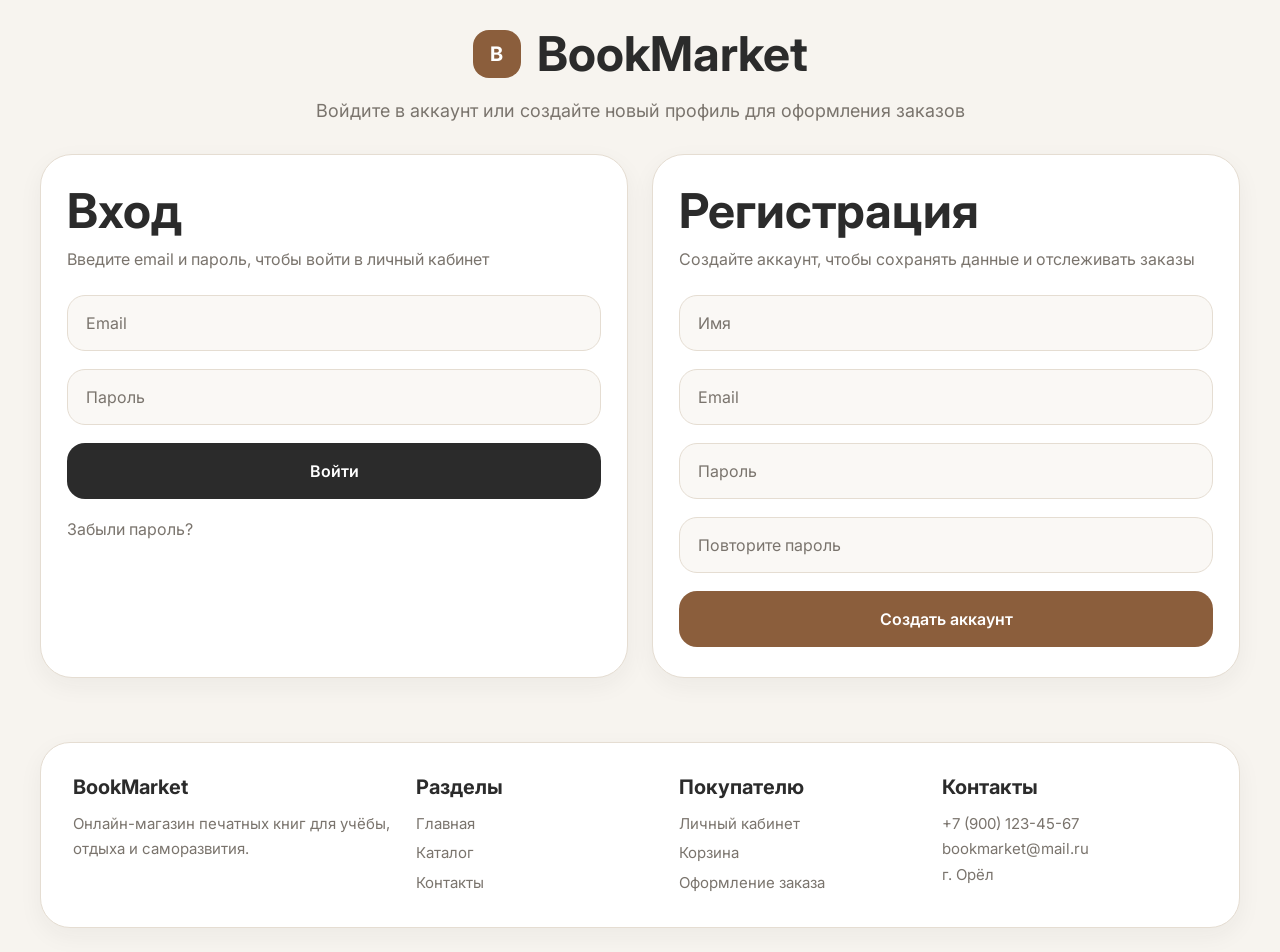
==== account.html @ 94127121 "Initial commit" ====
<!DOCTYPE html>

<html lang="ru">

<head>
    <meta charset="utf-8" />
    <meta content="width=device-width, initial-scale=1.0" name="viewport" />
    <meta content="Вход и регистрация в интернет-магазине BookMarket." name="description" />
    <title>Вход / Регистрация - BookMarket</title>
    <link href="https://fonts.googleapis.com" rel="preconnect" />
    <link crossorigin="" href="https://fonts.gstatic.com" rel="preconnect" />
    <link
        href="https://fonts.googleapis.com/css2?family=Inter:ital,opsz,wght@0,14..32,100..900;1,14..32,100..900&amp;display=swap"
        rel="stylesheet" />
    <link href="css/normalize.css" rel="stylesheet" />
    <link href="css/style.css" rel="stylesheet" />
</head>

<body class="page">
    <main class="main auth-main">
        <section class="auth-page">
            <div class="container">
                <div class="auth-page__intro">
                    <a aria-label="BookMarket — перейти на главную" class="auth-brand" href="index.html">
                        <span class="logo__icon">B</span>
                        <span class="auth-brand__text">BookMarket</span>
                    </a>
                    <p class="auth-page__description">
                        Войдите в аккаунт или создайте новый профиль для оформления заказов
                    </p>
                </div>
                <div class="auth-page__grid">
                    <section aria-labelledby="login-title" class="auth-card">
                        <h1 class="auth-card__title" id="login-title">Вход</h1>
                        <p class="auth-card__subtitle">
                            Введите email и пароль, чтобы войти в личный кабинет
                        </p>
                        <form action="#" class="auth-form" method="post">
                            <label class="visually-hidden" for="login-email">Email</label>
                            <input autocomplete="email" class="auth-form__input" id="login-email" name="email"
                                placeholder="Email" required="" type="email" />
                            <label class="visually-hidden" for="login-password">Пароль</label>
                            <input autocomplete="current-password" class="auth-form__input" id="login-password"
                                name="password" placeholder="Пароль" required="" type="password" />
                            <button class="auth-form__button auth-form__button--dark" type="submit">
                                Войти
                            </button>
                            <p class="auth-form__hint">
                                <a href="contacts.html">Забыли пароль?</a>
                            </p>
                        </form>
                    </section>
                    <section aria-labelledby="register-title" class="auth-card">
                        <h2 class="auth-card__title" id="register-title">Регистрация</h2>
                        <p class="auth-card__subtitle">
                            Создайте аккаунт, чтобы сохранять данные и отслеживать заказы
                        </p>
                        <form action="#" class="auth-form" method="post">
                            <label class="visually-hidden" for="register-name">Имя</label>
                            <input autocomplete="name" class="auth-form__input" id="register-name" name="name"
                                placeholder="Имя" required="" type="text" />
                            <label class="visually-hidden" for="register-email">Email</label>
                            <input autocomplete="email" class="auth-form__input" id="register-email" name="email"
                                placeholder="Email" required="" type="email" />
                            <label class="visually-hidden" for="register-password">Пароль</label>
                            <input autocomplete="new-password" class="auth-form__input" id="register-password"
                                name="password" placeholder="Пароль" required="" type="password" />
                            <label class="visually-hidden" for="register-password-repeat">Повторите пароль</label>
                            <input autocomplete="new-password" class="auth-form__input" id="register-password-repeat"
                                name="password-repeat" placeholder="Повторите пароль" required="" type="password" />
                            <button class="auth-form__button auth-form__button--accent" type="submit">
                                Создать аккаунт
                            </button>
                        </form>
                    </section>
                </div>
            </div>
        </section>
    </main>
    <footer class="footer auth-footer">
        <div class="container">
            <div class="footer__container">
                <div class="footer__column">
                    <h3 class="footer__title">BookMarket</h3>
                    <p class="footer__text">
                        Онлайн-магазин печатных книг для учёбы, отдыха и саморазвития.
                    </p>
                </div>
                <div class="footer__column">
                    <h3 class="footer__title">Разделы</h3>
                    <ul class="footer__list">
                        <li class="footer__item">
                            <a class="footer__link" href="index.html">Главная</a>
                        </li>
                        <li class="footer__item">
                            <a class="footer__link" href="catalog.html">Каталог</a>
                        </li>
                        <li class="footer__item">
                            <a class="footer__link" href="contacts.html">Контакты</a>
                        </li>
                    </ul>
                </div>
                <div class="footer__column">
                    <h3 class="footer__title">Покупателю</h3>
                    <ul class="footer__list">
                        <li class="footer__item">
                            <a class="footer__link js-account-link" href="profile.html">Личный кабинет</a>
                        </li>
                        <li class="footer__item">
                            <a class="footer__link" href="cart.html">Корзина</a>
                        </li>
                        <li class="footer__item">
                            <a class="footer__link js-checkout-link" href="checkout.html">Оформление заказа</a>
                        </li>
                    </ul>
                </div>
                <div class="footer__column">
                    <h3 class="footer__title">Контакты</h3>
                    <address class="footer__address">
                        <a class="footer__link" href="tel:+79001234567">+7 (900) 123-45-67</a><br />
                        <a class="footer__link" href="mailto:bookmarket@mail.ru">bookmarket@mail.ru</a><br />
                        г. Орёл
                    </address>
                </div>
            </div>
        </div>
    </footer>
    <script src="js/books-data.js"></script>
    <script src="js/main.js"></script>
</body>

</html>
---- css/style.css ----
* {
    margin: 0;
    padding: 0;
    box-sizing: border-box;
}

:root {
    --color-primary: #8B5E3C;
    --color-primary-dark: #6A4428;
    --color-bg: #F7F4EF;
    --color-surface: #FFFFFF;
    --color-surface-soft: #FAF8F5;
    --color-soft-beige: #EFE7DC;
    --color-hero: #D9C3AA;
    --color-dark: #2B2B2B;
    --color-text-secondary: #7A746D;
    --color-border: #E5DDD2;
    --color-border-strong: #DACFC1;
    --color-success: #4D7C4D;
    --color-success-bg: #EEF6EC;
    --color-error: #A35A4A;
    --color-error-bg: #F8E7E2;
    --color-white: #FFFFFF;

    --font-main: 'Inter', sans-serif;

    --container-width: 1240px;

    --radius-sm: 14px;
    --radius-md: 18px;
    --radius-lg: 26px;
    --radius-xl: 30px;

    --shadow-sm: 0 8px 24px rgba(43, 43, 43, 0.05);
    --shadow-md: 0 12px 32px rgba(43, 43, 43, 0.06);

    --transition: 0.25s ease;
}

html {
    scroll-behavior: smooth;
}

body.page {
    font-family: var(--font-main);
    color: var(--color-dark);
    background-color: var(--color-bg);
    line-height: 1.5;
}

a {
    color: inherit;
    text-decoration: none;
}

ul {
    list-style: none;
}

button,
input,
select {
    font: inherit;
}

button {
    cursor: pointer;
}

img {
    max-width: 100%;
    height: auto;
    display: block;
}

.container {
    max-width: var(--container-width);
    margin: 0 auto;
    padding: 0 20px;
}

.visually-hidden {
    position: absolute;
    width: 1px;
    height: 1px;
    margin: -1px;
    padding: 0;
    overflow: hidden;
    white-space: nowrap;
    border: 0;
    clip: rect(0 0 0 0);
    clip-path: inset(100%);
}



.header {
    padding: 24px 0 0;
}

.header__container {
    display: flex;
    align-items: center;
    justify-content: space-between;
    gap: 24px;
    padding: 18px 24px;
    background-color: var(--color-surface);
    border: 1px solid var(--color-border);
    border-radius: var(--radius-xl);
    box-shadow: var(--shadow-sm);
}

.logo {
    display: inline-flex;
    align-items: center;
    gap: 14px;
    flex-shrink: 0;
}

.logo__icon {
    width: 48px;
    height: 48px;
    border-radius: 16px;
    display: inline-flex;
    align-items: center;
    justify-content: center;
    background-color: var(--color-primary);
    color: var(--color-surface);
    font-size: 20px;
    font-weight: 700;
}

.logo__content {
    display: flex;
    flex-direction: column;
}

.logo__text {
    font-size: 28px;
    font-weight: 700;
    line-height: 1.1;
}

.logo__subtitle {
    font-size: 14px;
    color: var(--color-text-secondary);
}

.nav {
    display: flex;
    flex: 1;
    justify-content: center;
}

.nav__list {
    display: flex;
    flex-wrap: wrap;
    gap: 10px;
}

.nav__link {
    display: inline-flex;
    align-items: center;
    justify-content: center;
    padding: 11px 18px;
    border: 1px solid var(--color-border);
    border-radius: var(--radius-sm);
    background-color: var(--color-surface);
    font-size: 15px;
    font-weight: 500;
    transition: background-color var(--transition), color var(--transition), border-color var(--transition), transform var(--transition);
}

.nav__link:hover {
    border-color: var(--color-primary);
    color: var(--color-primary);
    transform: translateY(-2px);
}

.nav__link--active {
    background-color: var(--color-surface-soft);
    border-color: var(--color-border-strong);
}

.user-nav {
    display: flex;
    align-items: center;
    justify-content: center;
    gap: 10px;
    flex-shrink: 0;
}

.user-nav__link {
    display: inline-flex;
    align-items: center;
    justify-content: center;
    padding: 11px 18px;
    border: 1px solid var(--color-border);
    border-radius: var(--radius-sm);
    background-color: var(--color-surface);
    font-size: 15px;
    font-weight: 500;
    transition: background-color var(--transition), color var(--transition), border-color var(--transition), transform var(--transition);
}

.user-nav__link:hover {
    border-color: var(--color-primary);
    color: var(--color-primary);
    transform: translateY(-2px);
}

.user-nav__link--accent {
    background-color: var(--color-primary);
    border-color: var(--color-primary);
    color: var(--color-white);
}

.user-nav__link--accent:hover {
    background-color: var(--color-primary-dark);
    border-color: var(--color-primary-dark);
    color: var(--color-white);
}



.main {
    padding: 40px 0 40px;
}



.btn {
    display: inline-flex;
    align-items: center;
    justify-content: center;
    padding: 14px 24px;
    border-radius: var(--radius-md);
    border: 1px solid transparent;
    font-size: 15px;
    font-weight: 600;
    transition: background-color var(--transition), color var(--transition), border-color var(--transition), transform var(--transition);
}

.btn:hover {
    transform: translateY(-2px);
}

.btn--primary {
    background-color: var(--color-dark);
    color: var(--color-white);
}

.btn--primary:hover {
    background-color: #1f1f1f;
}

.btn--secondary {
    background-color: var(--color-surface-soft);
    border-color: var(--color-primary-dark);
    color: var(--color-primary-dark);
}

.btn--secondary:hover {
    background-color: var(--color-surface);
}

.btn--accent {
    background-color: var(--color-primary);
    color: var(--color-white);
}

.btn--accent:hover {
    background-color: var(--color-primary-dark);
}

.btn--light {
    background-color: var(--color-surface);
    color: var(--color-dark);
}

.btn--light:hover {
    background-color: var(--color-surface-soft);
}



.hero {
    margin-bottom: 24px;
}

.hero__container {
    display: grid;
    grid-template-columns: minmax(0, 1.65fr) minmax(320px, 0.95fr);
    gap: 24px;
    align-items: stretch;
}

.hero__content {
    border: 1px solid var(--color-border);
    padding: 56px 48px;
    background-color: var(--color-hero);
    border-radius: var(--radius-xl);
    box-shadow: var(--shadow-sm);
    min-height: 420px;
    display: flex;
    flex-direction: column;
    justify-content: center;
}

.hero__subtitle {
    display: inline-flex;
    align-self: flex-start;
    margin-bottom: 20px;
    padding: 6px 14px;
    border-radius: 999px;
    background-color: var(--color-soft-beige);
    color: var(--color-primary-dark);
    font-size: 14px;
    font-weight: 500;
}

.hero__title {
    max-width: 620px;
    margin-bottom: 20px;
    font-size: clamp(2.3rem, 5vw, 4rem);
    line-height: 1.05;
    font-weight: 700;
}

.hero__description {
    max-width: 560px;
    margin-bottom: 30px;
    font-size: 18px;
    line-height: 1.65;
    color: var(--color-dark);
}

.hero__actions {
    display: flex;
    flex-wrap: wrap;
    gap: 12px;
}

.hero__aside {
    padding: 32px;
    background-color: var(--color-surface);
    border: 1px dashed var(--color-border);
    border-radius: var(--radius-xl);
    box-shadow: var(--shadow-sm);
}

.hero__aside-title {
    margin-bottom: 18px;
    font-size: 30px;
    line-height: 1.1;
    font-weight: 700;
}

.search-form {
    display: flex;
    flex-direction: column;
    gap: 12px;
}

.search-form__price {
    display: grid;
    grid-template-columns: repeat(2, minmax(0, 1fr));
    gap: 12px;
}

.search-form__input,
.search-form__select {
    width: 100%;
    height: 52px;
    padding: 0 18px;
    border: 1px solid var(--color-border);
    border-radius: 16px;
    background-color: var(--color-surface-soft);
    color: var(--color-dark);
    outline: none;
    transition: border-color var(--transition), box-shadow var(--transition), background-color var(--transition);
}

.search-form__input::placeholder {
    color: var(--color-text-secondary);
}

.search-form__select {
    appearance: none;
    background-image: linear-gradient(45deg, transparent 50%, var(--color-text-secondary) 50%), linear-gradient(135deg, var(--color-text-secondary) 50%, transparent 50%);
    background-position: calc(100% - 22px) 22px, calc(100% - 16px) 22px;
    background-size: 6px 6px, 6px 6px;
    background-repeat: no-repeat;
    color: var(--color-text-secondary);
}

.search-form__input:focus,
.search-form__select:focus {
    border-color: var(--color-primary);
    box-shadow: 0 0 0 4px rgba(139, 94, 60, 0.12);
    background-color: var(--color-surface);
}

.search-form__button {
    width: 100%;
    border: none;
    margin-top: 4px;
}



.section-title {
    font-size: clamp(1.8rem, 3vw, 2.3rem);
    line-height: 1.15;
    font-weight: 700;
}

.section-header {
    display: flex;
    align-items: end;
    justify-content: space-between;
    gap: 16px;
    margin-bottom: 20px;
}

.section-link {
    display: inline-flex;
    align-items: center;
    justify-content: center;
    padding: 10px 16px;
    border: 1px solid var(--color-border);
    border-radius: var(--radius-sm);
    background-color: var(--color-surface);
    font-size: 15px;
    font-weight: 500;
    transition: border-color var(--transition), color var(--transition), transform var(--transition);
}

.section-link:hover {
    border-color: var(--color-primary);
    color: var(--color-primary);
    transform: translateY(-2px);
}



.categories {
    margin-bottom: 24px;
}

.categories__block {
    padding: 28px 32px;
    background-color: var(--color-surface);
    border: 1px solid var(--color-border);
    border-radius: var(--radius-xl);
    box-shadow: var(--shadow-sm);
}

.categories__list {
    display: flex;
    flex-wrap: wrap;
    gap: 12px;
    margin-top: 18px;
}

.category-pill {
    display: inline-flex;
    align-items: center;
    justify-content: center;
    padding: 12px 18px;
    border: 1px solid var(--color-border);
    border-radius: 16px;
    background-color: var(--color-surface-soft);
    font-size: 15px;
    font-weight: 500;
    transition: border-color var(--transition), color var(--transition), background-color var(--transition), transform var(--transition);
}

.category-pill:hover {
    border-color: var(--color-primary);
    color: var(--color-primary);
    background-color: var(--color-surface);
    transform: translateY(-2px);
}



.featured {
    margin-bottom: 24px;
}

.products-grid {
    display: grid;
    grid-template-columns: repeat(4, minmax(0, 1fr));
    gap: 20px;
}

.product-card {
    display: flex;
    flex-direction: column;
    height: 100%;
    padding: 14px;
    background-color: var(--color-surface);
    border: 1px solid var(--color-border);
    border-radius: var(--radius-lg);
    box-shadow: var(--shadow-sm);
    transition: transform var(--transition), box-shadow var(--transition);
}

.product-card:hover {
    transform: translateY(-2px);
    box-shadow: var(--shadow-md);
}

.product-card[role="link"] {
    cursor: pointer;
}

.product-card[role="link"]:focus-visible,
.product-card__image[role="link"]:focus-visible {
    outline: 3px solid rgba(139, 94, 60, 0.35);
    outline-offset: 4px;
}

.product-card__image {
    height: 260px;
    margin-bottom: 16px;
    border-radius: 22px;
    background-color: var(--color-soft-beige);
    display: flex;
    align-items: center;
    justify-content: center;
    padding: 20px;
    text-align: center;
    color: var(--color-text-secondary);
    font-size: 14px;
}

.product-card__content {
    display: flex;
    flex-direction: column;
    flex-grow: 1;
}

.product-card__title {
    font-size: 24px;
    line-height: 1.15;
    font-weight: 700;
    display: -webkit-box;
    overflow: hidden;
    -webkit-line-clamp: 2;
    -webkit-box-orient: vertical;
}

.product-card__author {
    margin-top: 6px;
    font-size: 15px;
    color: var(--color-text-secondary);
}

.product-card__meta {
    display: grid;
    grid-template-columns: minmax(0, 1fr) auto;
    align-items: center;
    gap: 12px;
    margin-top: auto;
    min-height: 42px;
    padding-top: 12px;
}

.product-card__price {
    font-size: 26px;
    line-height: 1;
    font-weight: 700;
    color: var(--color-dark);
    align-self: center;
}

.product-card__status {
    padding: 6px 12px;
    border-radius: 999px;
    background-color: var(--color-success-bg);
    color: var(--color-success);
    font-size: 12px;
    font-weight: 600;
    white-space: nowrap;
    justify-self: end;
}

.product-card__btn {
    width: 100%;
    padding: 14px 18px;
    border: none;
    border-radius: 18px;
    background-color: var(--color-dark);
    color: var(--color-white);
    font-size: 15px;
    font-weight: 600;
    transition: background-color var(--transition), transform var(--transition);
}

.product-card__btn:hover {
    background-color: #1f1f1f;
    transform: translateY(-2px);
}



.advantages {
    margin-bottom: 24px;
}

.advantages__grid {
    display: grid;
    grid-template-columns: repeat(3, minmax(0, 1fr));
    gap: 20px;
}

.advantage-card {
    padding: 28px;
    background-color: var(--color-surface);
    border: 1px solid var(--color-border);
    border-radius: var(--radius-lg);
    box-shadow: var(--shadow-sm);
}

.advantage-card__icon {
    width: 48px;
    height: 48px;
    margin-bottom: 18px;
    border-radius: 16px;
    background-color: var(--color-soft-beige);
    display: inline-flex;
    align-items: center;
    justify-content: center;
    color: var(--color-primary);
    font-size: 20px;
}

.advantage-card__icon--delivery::before {
    content: "🚚";
}

.advantage-card__icon--stock::before {
    content: "✓";
    font-weight: 700;
}

.advantage-card__icon--account::before {
    content: "👤";
}

.advantage-card__title {
    margin-bottom: 10px;
    font-size: 24px;
    line-height: 1.15;
    font-weight: 700;
}

.advantage-card__text {
    font-size: 15px;
    line-height: 1.65;
    color: var(--color-text-secondary);
}



.promo {
    margin-bottom: 24px;
}

.promo__container {
    padding: 30px 36px;
    background-color: var(--color-dark);
    color: var(--color-white);
    border-radius: var(--radius-xl);
    box-shadow: var(--shadow-sm);
    display: flex;
    align-items: center;
    justify-content: space-between;
    gap: 20px;
}

.promo__title {
    font-size: clamp(1.8rem, 3vw, 2.2rem);
    line-height: 1.15;
    font-weight: 700;
}



.footer {
    padding-bottom: 24px;
}

.footer__container {
    padding: 32px;
    background-color: var(--color-surface);
    border: 1px solid var(--color-border);
    border-radius: var(--radius-xl);
    box-shadow: var(--shadow-sm);
    display: grid;
    grid-template-columns: 1.2fr 0.9fr 0.9fr 1fr;
    gap: 24px;
}

.footer__title {
    margin-bottom: 12px;
    font-size: 20px;
    line-height: 1.2;
    font-weight: 700;
}

.footer__text,
.footer__address,
.footer__link {
    font-size: 15px;
    line-height: 1.7;
    color: var(--color-text-secondary);
}

.footer__address {
    font-style: normal;
}

.footer__list {
    display: flex;
    flex-direction: column;
    gap: 4px;
}

.footer__link {
    transition: color var(--transition);
}

.footer__link:hover {
    color: var(--color-primary);
}

@media (max-width: 1100px) {
    .header__container {
        flex-wrap: wrap;
        justify-content: space-between;
    }

    .nav {
        width: 100%;
        justify-content: flex-start;
    }

    .hero__container {
        grid-template-columns: 1fr;
    }

    .products-grid {
        grid-template-columns: repeat(2, minmax(0, 1fr));
    }

    .advantages__grid {
        grid-template-columns: 1fr;
    }

    .footer__container {
        grid-template-columns: repeat(2, minmax(0, 1fr));
    }
}

@media (max-width: 768px) {
    .container {
        padding: 0 10px;
    }

    .header__container {
        padding: 16px;
    }

    .nav__list {
        width: 100%;
        justify-content: center;
    }

    .user-nav {
        width: 100%;
        justify-content: flex-start;
        flex-wrap: wrap;
    }

    .main {
        padding-top: 20px;
    }

    .hero__content {
        min-height: auto;
        padding: 34px 24px;
    }

    .hero__aside {
        padding: 24px;
    }

    .hero__aside-title {
        font-size: 24px;
    }

    .hero__description {
        font-size: 16px;
    }

    .section-header {
        flex-direction: column;
        align-items: flex-start;
    }

    .categories__block,
    .promo__container,
    .footer__container {
        padding: 24px;
    }

    .products-grid {
        grid-template-columns: 1fr;
    }

    .product-card__title {
        font-size: 24px;
    }

    .product-card__price {
        font-size: 26px;
    }

    .promo__container {
        flex-direction: column;
        align-items: flex-start;
    }

    .footer__container {
        grid-template-columns: 1fr;
    }
}

@media (max-width: 560px) {
    .logo {
        align-items: flex-start;
    }

    .logo__text {
        font-size: 24px;
    }

    .nav__list {
        flex-direction: column;
        align-items: stretch;
    }

    .nav__link,
    .user-nav__link {
        width: 100%;
    }

    .user-nav {
        flex-direction: column;
        align-items: stretch;
    }

    .hero__title {
        font-size: 36px;
    }

    .hero__actions {
        flex-direction: column;
    }

    .hero__actions .btn {
        width: 100%;
    }

    .categories__list {
        flex-direction: column;
    }

    .category-pill {
        width: 100%;
        justify-content: flex-start;
    }

    .product-card__meta {
        grid-template-columns: 1fr;
        align-items: flex-start;
    }

    .product-card__status {
        justify-self: start;
    }

    .advantage-card,
    .categories__block,
    .promo__container,
    .footer__container {
        padding: 20px;
    }
}



.auth-main {
    padding-top: 28px;
}

.auth-page {
    margin-bottom: 24px;
}

.auth-page__intro {
    margin-bottom: 28px;
    text-align: center;
}

.auth-brand {
    display: inline-flex;
    align-items: center;
    gap: 16px;
}

.auth-brand__text {
    font-size: clamp(2rem, 4vw, 3rem);
    line-height: 1.1;
    font-weight: 700;
    color: var(--color-dark);
}

.auth-page__description {
    max-width: 760px;
    margin: 16px auto 0;
    font-size: 18px;
    line-height: 1.6;
    color: var(--color-text-secondary);
}

.auth-page__grid {
    display: grid;
    grid-template-columns: repeat(2, minmax(0, 1fr));
    gap: 24px;
}

.auth-card {
    min-height: 520px;
    padding: 30px 26px;
    background-color: var(--color-surface);
    border: 1px solid var(--color-border);
    border-radius: 32px;
    box-shadow: var(--shadow-sm);
}

.auth-card__title {
    font-size: clamp(2rem, 4vw, 3rem);
    line-height: 1.1;
    font-weight: 700;
}

.auth-card__subtitle {
    margin-top: 10px;
    margin-bottom: 22px;
    font-size: 16px;
    line-height: 1.6;
    color: var(--color-text-secondary);
}

.auth-form {
    display: flex;
    flex-direction: column;
    gap: 18px;
}

.auth-form__input {
    width: 100%;
    height: 56px;
    padding: 0 18px;
    border: 1px solid var(--color-border);
    border-radius: 18px;
    background-color: var(--color-surface-soft);
    color: var(--color-dark);
    outline: none;
    transition: border-color var(--transition), box-shadow var(--transition), background-color var(--transition);
}

.auth-form__input::placeholder {
    color: var(--color-text-secondary);
}

.auth-form__input:focus {
    border-color: var(--color-primary);
    box-shadow: 0 0 0 4px rgba(139, 94, 60, 0.12);
    background-color: var(--color-surface);
}

.auth-form__button {
    width: 100%;
    height: 56px;
    border: none;
    border-radius: 18px;
    font-size: 16px;
    font-weight: 600;
    transition: background-color var(--transition), transform var(--transition);
}

.auth-form__button:hover {
    transform: translateY(-2px);
}

.auth-form__button--dark {
    background-color: var(--color-dark);
    color: var(--color-white);
}

.auth-form__button--dark:hover {
    background-color: #1f1f1f;
}

.auth-form__button--accent {
    background-color: var(--color-primary);
    color: var(--color-white);
}

.auth-form__button--accent:hover {
    background-color: var(--color-primary-dark);
}

.auth-form__hint {
    font-size: 16px;
    line-height: 1.5;
    color: var(--color-text-secondary);
}

.auth-form__hint a {
    transition: color var(--transition);
}

.auth-form__hint a:hover {
    color: var(--color-primary);
}

.auth-footer {
    padding-top: 0;
    padding-bottom: 24px;
}

@media (max-width: 1100px) {
    .auth-page__grid {
        grid-template-columns: 1fr;
    }

    .auth-card {
        min-height: auto;
    }
}

@media (max-width: 768px) {
    .auth-main {
        padding-top: 20px;
    }

    .auth-page__description {
        font-size: 16px;
    }

    .auth-card {
        padding: 24px;
        border-radius: 24px;
    }
}

@media (max-width: 560px) {
    .auth-brand {
        gap: 12px;
    }

    .auth-brand__text {
        font-size: 34px;
    }

    .auth-page__description {
        font-size: 15px;
    }

    .auth-card {
        padding: 20px;
    }

    .auth-card__subtitle {
        font-size: 15px;
    }

    .auth-form__input,
    .auth-form__button {
        height: 52px;
    }
}



.catalog-page {
    margin-bottom: 24px;
}

.catalog-page__eyebrow {
    margin-bottom: 10px;
    font-size: 14px;
    font-weight: 600;
    letter-spacing: 0.18em;
    text-transform: uppercase;
    color: var(--color-primary);
}

.catalog-page__title {
    margin-bottom: 24px;
    font-size: clamp(2rem, 4vw, 3rem);
    line-height: 1.1;
    font-weight: 700;
}

.catalog-layout {
    display: grid;
    grid-template-columns: 320px 1fr;
    gap: 24px;
    align-items: start;
}

.catalog-panel {
    padding: 20px;
    background-color: var(--color-surface);
    border: 1px solid var(--color-border);
    border-radius: var(--radius-xl);
    box-shadow: var(--shadow-sm);
}

.catalog-panel__title {
    display: flex;
    align-items: center;
    gap: 10px;
    margin-bottom: 18px;
    font-size: 30px;
    line-height: 1.1;
    font-weight: 700;
}

.catalog-panel__title::before {
    content: "🔎";
    font-size: 24px;
    color: var(--color-dark);
}

.catalog-filter-form {
    display: flex;
    flex-direction: column;
    gap: 16px;
}

.catalog-filter__group {
    display: flex;
    flex-direction: column;
    gap: 8px;
}

.catalog-filter__label {
    font-size: 15px;
    font-weight: 600;
    color: var(--color-dark);
}

.catalog-filter__input,
.catalog-filter__select {
    width: 100%;
    height: 52px;
    padding: 0 16px;
    border: 1px solid var(--color-border);
    border-radius: 16px;
    background-color: var(--color-surface-soft);
    color: var(--color-dark);
    outline: none;
    transition: border-color var(--transition), box-shadow var(--transition), background-color var(--transition);
}

.catalog-filter__input::placeholder {
    color: var(--color-text-secondary);
}

.catalog-filter__input:focus,
.catalog-filter__select:focus {
    border-color: var(--color-primary);
    box-shadow: 0 0 0 4px rgba(139, 94, 60, 0.12);
    background-color: var(--color-surface);
}

.catalog-filter__select {
    appearance: none;
    color: var(--color-text-secondary);
    background-image:
        linear-gradient(45deg, transparent 50%, var(--color-text-secondary) 50%),
        linear-gradient(135deg, var(--color-text-secondary) 50%, transparent 50%);
    background-position: calc(100% - 22px) 22px, calc(100% - 16px) 22px;
    background-size: 6px 6px, 6px 6px;
    background-repeat: no-repeat;
}

.catalog-filter__price {
    display: grid;
    grid-template-columns: repeat(2, minmax(0, 1fr));
    gap: 12px;
}

.catalog-filter__button {
    width: 100%;
    border: none;
    margin-top: 4px;
}

.catalog-toolbar {
    display: flex;
    align-items: center;
    justify-content: space-between;
    gap: 16px;
    margin-bottom: 20px;
    padding: 18px 22px;
    background-color: var(--color-surface);
    border: 1px solid var(--color-border);
    border-radius: var(--radius-xl);
    box-shadow: var(--shadow-sm);
}

.catalog-toolbar__title {
    font-size: 18px;
    line-height: 1.2;
    font-weight: 700;
}

.catalog-toolbar__text {
    margin-top: 4px;
    font-size: 14px;
    color: var(--color-text-secondary);
}

.catalog-toolbar__actions {
    display: flex;
    flex-wrap: wrap;
    gap: 10px;
}

.sort-btn {
    display: inline-flex;
    align-items: center;
    justify-content: center;
    min-height: 48px;
    padding: 0 18px;
    border: 1px solid var(--color-border);
    border-radius: 16px;
    background-color: var(--color-surface);
    color: var(--color-dark);
    font-size: 14px;
    font-weight: 600;
    transition: background-color var(--transition), color var(--transition), border-color var(--transition), transform var(--transition);
}

.sort-btn:hover {
    transform: translateY(-2px);
    border-color: var(--color-primary);
    color: var(--color-primary);
}

.sort-btn--active {
    background-color: var(--color-primary);
    border-color: var(--color-primary);
    color: var(--color-white);
}

.sort-btn--active:hover {
    background-color: var(--color-primary-dark);
    border-color: var(--color-primary-dark);
    color: var(--color-white);
}

.catalog-products {
    grid-template-columns: repeat(3, minmax(0, 1fr));
}

.product-card__status--out {
    background-color: var(--color-error-bg);
    color: var(--color-error);
}

.product-card__btn--disabled {
    background-color: #565656;
    opacity: 0.8;
}

.product-card__btn--disabled:hover {
    background-color: #565656;
    transform: none;
}

@media (max-width: 1100px) {
    .catalog-layout {
        grid-template-columns: 1fr;
    }

    .catalog-products {
        grid-template-columns: repeat(2, minmax(0, 1fr));
    }

    .catalog-toolbar {
        flex-direction: column;
        align-items: flex-start;
    }
}

@media (max-width: 768px) {
    .catalog-page__title {
        font-size: 36px;
    }

    .catalog-panel,
    .catalog-toolbar {
        padding: 20px;
    }

    .catalog-panel__title {
        font-size: 24px;
    }

    .catalog-toolbar__actions {
        width: 100%;
    }

    .sort-btn {
        flex: 1 1 220px;
    }
}

@media (max-width: 560px) {
    .catalog-filter__price {
        grid-template-columns: 1fr;
    }

    .catalog-products {
        grid-template-columns: 1fr;
    }

    .sort-btn {
        width: 100%;
    }
}



.book-page {
    margin-bottom: 24px;
}

.breadcrumbs {
    display: flex;
    flex-wrap: wrap;
    align-items: center;
    gap: 8px;
    margin-bottom: 24px;
    font-size: 15px;
    color: var(--color-text-secondary);
}

.breadcrumbs__link {
    transition: color var(--transition);
}

.breadcrumbs__link:hover {
    color: var(--color-primary);
}

.breadcrumbs__separator {
    color: var(--color-text-secondary);
}

.breadcrumbs__current {
    color: var(--color-text-secondary);
}

.book-layout {
    display: grid;
    grid-template-columns: 460px 1fr;
    gap: 24px;
    align-items: start;
}

.book-gallery__frame {
    padding: 22px;
    background-color: var(--color-surface);
    border: 1px solid var(--color-border);
    border-radius: var(--radius-xl);
    box-shadow: var(--shadow-sm);
}

.book-gallery__image {
    height: 560px;
    border-radius: 28px;
    background-color: var(--color-soft-beige);
    display: flex;
    align-items: center;
    justify-content: center;
    padding: 24px;
    text-align: center;
    color: #8b7a68;
    font-size: 18px;
}

.book-card {
    padding: 24px;
    background-color: var(--color-surface);
    border: 1px solid var(--color-border);
    border-radius: var(--radius-xl);
    box-shadow: var(--shadow-sm);
}

.book-card__badge {
    display: inline-flex;
    align-items: center;
    padding: 7px 14px;
    border-radius: 999px;
    background-color: var(--color-soft-beige);
    color: var(--color-primary-dark);
    font-size: 13px;
    font-weight: 600;
    margin-bottom: 14px;
}

.book-card__title {
    font-size: clamp(2.4rem, 5vw, 4rem);
    line-height: 1.05;
    font-weight: 700;
}

.book-card__author {
    margin-top: 10px;
    font-size: 20px;
    color: var(--color-text-secondary);
}

.book-card__purchase {
    display: flex;
    flex-wrap: wrap;
    align-items: center;
    gap: 16px;
    margin-top: 24px;
}

.book-card__price {
    font-size: 30px;
    line-height: 1;
    font-weight: 700;
    color: var(--color-dark);
}

.book-card__stock {
    padding: 8px 14px;
    border-radius: 999px;
    background-color: var(--color-success-bg);
    color: var(--color-success);
    font-size: 14px;
    font-weight: 600;
    white-space: nowrap;
}

.book-card__stock--out {
    background-color: var(--color-error-bg);
    color: var(--color-error);
}

.book-card__description {
    margin-top: 24px;
    max-width: 760px;
    font-size: 16px;
    line-height: 1.65;
    color: #5c554e;
}

.book-card__description p+p {
    margin-top: 12px;
}

.book-card__actions {
    display: flex;
    flex-wrap: wrap;
    gap: 12px;
    margin-top: 28px;
}

.book-specs {
    display: grid;
    grid-template-columns: repeat(3, minmax(0, 1fr));
    gap: 14px;
    margin-top: 28px;
}

.book-spec {
    padding: 16px;
    border: 1px solid var(--color-border);
    border-radius: 20px;
    background-color: var(--color-surface-soft);
}

.book-spec__label {
    font-size: 13px;
    font-weight: 600;
    text-transform: uppercase;
    color: #8b7a68;
    letter-spacing: 0.03em;
}

.book-spec__value {
    margin-top: 10px;
    font-size: 16px;
    font-weight: 700;
    color: var(--color-dark);
}

@media (max-width: 1100px) {
    .book-layout {
        grid-template-columns: 1fr;
    }

    .book-gallery__image {
        height: 480px;
    }

    .book-specs {
        grid-template-columns: repeat(2, minmax(0, 1fr));
    }
}

@media (max-width: 768px) {

    .book-card,
    .book-gallery__frame {
        padding: 20px;
    }

    .book-gallery__image {
        height: 400px;
        border-radius: 22px;
        font-size: 16px;
    }

    .book-card__author {
        font-size: 18px;
    }

    .book-card__price {
        font-size: 28px;
    }

    .book-card__description {
        font-size: 15px;
    }
}

@media (max-width: 560px) {
    .breadcrumbs {
        font-size: 14px;
        margin-bottom: 20px;
    }

    .book-card,
    .book-gallery__frame {
        padding: 16px;
    }

    .book-gallery__image {
        height: 300px;
        border-radius: 18px;
    }

    .book-card__actions {
        flex-direction: column;
    }

    .book-card__actions .btn {
        width: 100%;
    }

    .book-specs {
        grid-template-columns: 1fr;
    }
}



.contacts-page {
    margin-bottom: 24px;
}

.contacts-page__eyebrow {
    margin-bottom: 10px;
    font-size: 14px;
    font-weight: 600;
    letter-spacing: 0.18em;
    text-transform: uppercase;
    color: var(--color-primary);
}

.contacts-page__title {
    margin-bottom: 24px;
    font-size: clamp(2rem, 4vw, 3rem);
    line-height: 1.1;
    font-weight: 700;
}

.contacts-layout {
    display: grid;
    grid-template-columns: 1fr 1fr;
    gap: 24px;
    align-items: stretch;
}

.contacts-info {
    display: flex;
    flex-direction: column;
    gap: 16px;
}

.contact-card,
.contact-form-card {
    background-color: var(--color-surface);
    border: 1px solid var(--color-border);
    border-radius: var(--radius-xl);
    box-shadow: var(--shadow-sm);
}

.contact-card {
    padding: 20px 24px;
}

.contact-card__row {
    display: flex;
    align-items: center;
    gap: 16px;
}

.contact-card__icon {
    width: 48px;
    height: 48px;
    flex-shrink: 0;
    border-radius: 16px;
    background-color: var(--color-soft-beige);
    color: var(--color-primary);
    display: inline-flex;
    align-items: center;
    justify-content: center;
    font-size: 24px;
    line-height: 1;
}

.contact-card__label {
    font-size: 15px;
    color: var(--color-text-secondary);
}

.contact-card__value {
    margin-top: 2px;
    font-size: 18px;
    font-weight: 600;
    color: var(--color-dark);
    transition: color var(--transition);
}

a.contact-card__value:hover {
    color: var(--color-primary);
}

.contact-card--schedule {
    padding: 24px;
    min-height: 166px;
}

.contact-card__title {
    margin-bottom: 14px;
    font-size: 24px;
    line-height: 1.2;
    font-weight: 700;
}

.contact-schedule {
    display: flex;
    flex-direction: column;
    gap: 6px;
}

.contact-schedule__item {
    font-size: 15px;
    line-height: 1.7;
    color: var(--color-text-secondary);
}

.contact-form-card {
    display: flex;
    flex-direction: column;
    padding: 28px 24px;
}

.contact-form-card__title {
    margin-bottom: 20px;
    font-size: 24px;
    line-height: 1.2;
    font-weight: 700;
}

.contact-form {
    display: flex;
    flex-direction: column;
    height: 100%;
    gap: 18px;
}

.contact-form__input,
.contact-form__textarea {
    width: 100%;
    border: 1px solid var(--color-border);
    border-radius: 18px;
    background-color: var(--color-surface-soft);
    color: var(--color-dark);
    outline: none;
    transition: border-color var(--transition), box-shadow var(--transition), background-color var(--transition);
}

.contact-form__input {
    height: 56px;
    padding: 0 18px;
}

.contact-form__textarea {
    display: block;
    width: 100%;
    max-width: 100%;
    height: 104px;
    padding: 16px 18px;
    resize: none;
    overflow-y: auto;
    font-family: inherit;
}

.contact-form__input::placeholder,
.contact-form__textarea::placeholder {
    color: var(--color-text-secondary);
}

.contact-form__input:focus,
.contact-form__textarea:focus {
    border-color: var(--color-primary);
    box-shadow: 0 0 0 4px rgba(139, 94, 60, 0.12);
    background-color: var(--color-surface);
}

.contact-form__button {
    width: 100%;
    border: none;
    margin-top: auto;
}

@media (max-width: 1100px) {
    .contacts-layout {
        grid-template-columns: 1fr;
    }
}

@media (max-width: 768px) {
    .contacts-page__title {
        font-size: 36px;
    }

    .contact-card,
    .contact-form-card {
        padding: 20px;
    }

    .contact-card__value {
        font-size: 17px;
    }

    .contact-card__title,
    .contact-form-card__title {
        font-size: 22px;
    }
}

@media (max-width: 560px) {
    .contact-card__row {
        align-items: flex-start;
    }

    .contact-card__icon {
        width: 44px;
        height: 44px;
        border-radius: 14px;
        font-size: 20px;
    }

    .contact-card__value {
        font-size: 16px;
    }

    .contact-form__input {
        height: 52px;
    }

    .contact-form__textarea {
        min-height: 120px;
    }
}



.cart-page {
    margin-bottom: 24px;
}

.cart-page__eyebrow {
    margin-bottom: 10px;
    font-size: 14px;
    font-weight: 600;
    letter-spacing: 0.18em;
    text-transform: uppercase;
    color: var(--color-primary);
}

.cart-page__title {
    margin-bottom: 24px;
    font-size: clamp(2rem, 4vw, 3rem);
    line-height: 1.1;
    font-weight: 700;
}

.cart-layout {
    display: grid;
    grid-template-columns: minmax(0, 1fr) 380px;
    gap: 24px;
    align-items: start;
}

.cart-items {
    display: flex;
    flex-direction: column;
    gap: 18px;
}

.cart-item,
.cart-total {
    background-color: var(--color-surface);
    border: 1px solid var(--color-border);
    border-radius: var(--radius-xl);
    box-shadow: var(--shadow-sm);
}

.cart-item {
    display: grid;
    grid-template-columns: 110px minmax(0, 1fr) auto auto;
    gap: 20px;
    align-items: center;
    padding: 24px;
}

.cart-item__image {
    height: 128px;
    border-radius: 20px;
    background-color: var(--color-soft-beige);
    display: flex;
    align-items: center;
    justify-content: center;
    padding: 16px;
    text-align: center;
    color: #8b7a68;
    font-size: 15px;
}

.cart-item__title {
    font-size: 24px;
    line-height: 1.15;
    font-weight: 700;
}

.cart-item__title a {
    transition: color var(--transition);
}

.cart-item__title a:hover {
    color: var(--color-primary);
}

.cart-item__author {
    margin-top: 6px;
    font-size: 16px;
    color: var(--color-text-secondary);
}

.cart-item__status {
    margin-top: 12px;
    font-size: 15px;
    font-weight: 500;
    color: var(--color-success);
}

.cart-item__counter {
    display: inline-flex;
    align-items: center;
    gap: 10px;
    padding: 6px 12px;
    border: 1px solid var(--color-border);
    border-radius: 18px;
    background-color: var(--color-surface-soft);
}

.cart-item__counter-btn {
    border: none;
    background: transparent;
    color: var(--color-dark);
    font-size: 24px;
    line-height: 1;
    padding: 2px 4px;
    transition: color var(--transition), transform var(--transition);
}

.cart-item__counter-btn:hover {
    color: var(--color-primary);
    transform: scale(1.06);
}

.cart-item__counter-value {
    min-width: 16px;
    text-align: center;
    font-size: 18px;
    font-weight: 600;
    color: var(--color-dark);
}

.cart-item__summary {
    min-width: 90px;
    text-align: right;
}

.cart-item__price {
    font-size: 24px;
    line-height: 1.1;
    font-weight: 700;
}

.cart-item__remove {
    margin-top: 12px;
    border: none;
    background: transparent;
    color: var(--color-error);
    font-size: 15px;
    transition: color var(--transition);
}

.cart-item__remove:hover {
    color: #8d4638;
}

.cart-total {
    padding: 24px;
}

.cart-total__title {
    margin-bottom: 24px;
    font-size: 24px;
    line-height: 1.2;
    font-weight: 700;
}

.cart-total__rows {
    padding-bottom: 20px;
    border-bottom: 1px solid var(--color-border);
}

.cart-total__row,
.cart-total__result {
    display: flex;
    align-items: center;
    justify-content: space-between;
    gap: 16px;
}

.cart-total__row {
    font-size: 16px;
    color: var(--color-text-secondary);
}

.cart-total__row+.cart-total__row {
    margin-top: 18px;
}

.cart-total__result {
    margin-top: 22px;
    font-size: 18px;
    font-weight: 700;
    color: var(--color-dark);
}

.cart-total__button {
    width: 100%;
    margin-top: 24px;
    border: none;
}

@media (max-width: 1100px) {
    .cart-layout {
        grid-template-columns: 1fr;
    }
}

@media (max-width: 768px) {
    .cart-page__title {
        font-size: 36px;
    }

    .cart-item,
    .cart-total {
        padding: 20px;
    }

    .cart-item {
        grid-template-columns: 100px 1fr;
    }

    .cart-item__counter,
    .cart-item__summary {
        grid-column: 2;
    }

    .cart-item__summary {
        text-align: left;
    }
}

@media (max-width: 560px) {
    .cart-item {
        grid-template-columns: 1fr;
        gap: 16px;
    }

    .cart-item__image {
        height: 160px;
    }

    .cart-item__counter,
    .cart-item__summary {
        grid-column: auto;
    }

    .cart-item__summary {
        text-align: left;
    }

    .cart-item__title {
        font-size: 22px;
    }

    .cart-total__title {
        font-size: 22px;
    }
}



.checkout-page {
    margin-bottom: 24px;
}

.checkout-page__eyebrow {
    margin-bottom: 10px;
    font-size: 14px;
    font-weight: 600;
    letter-spacing: 0.18em;
    text-transform: uppercase;
    color: var(--color-primary);
}

.checkout-page__title {
    margin-bottom: 24px;
    font-size: clamp(2rem, 4vw, 3rem);
    line-height: 1.1;
    font-weight: 700;
}

.checkout-layout {
    display: grid;
    grid-template-columns: minmax(0, 1fr) 390px;
    gap: 24px;
    align-items: start;
}

.checkout-form-card,
.checkout-summary {
    background-color: var(--color-surface);
    border: 1px solid var(--color-border);
    border-radius: var(--radius-xl);
    box-shadow: var(--shadow-sm);
}

.checkout-form-card {
    padding: 24px;
}

.checkout-form {
    display: grid;
    grid-template-columns: repeat(2, minmax(0, 1fr));
    gap: 18px;
}

.checkout-form__group {
    display: flex;
    flex-direction: column;
    gap: 6px;
}

.checkout-form__group--full {
    grid-column: 1 / -1;
}

.checkout-form__input,
.checkout-form__textarea {
    width: 100%;
    border: 1px solid var(--color-border);
    border-radius: 18px;
    background-color: var(--color-surface-soft);
    color: var(--color-dark);
    outline: none;
    transition: border-color var(--transition), box-shadow var(--transition), background-color var(--transition);
}

.checkout-form__input {
    height: 56px;
    padding: 0 18px;
}

.checkout-form__textarea {
    display: block;
    width: 100%;
    max-width: 100%;
    height: 104px;
    padding: 16px 18px;
    resize: none;
    overflow-y: auto;
    font-family: inherit;
}

.checkout-form__input::placeholder,
.checkout-form__textarea::placeholder {
    color: var(--color-text-secondary);
}

.checkout-form__input:focus,
.checkout-form__textarea:focus {
    border-color: var(--color-primary);
    box-shadow: 0 0 0 4px rgba(139, 94, 60, 0.12);
    background-color: var(--color-surface);
}

.checkout-options {
    grid-column: 1 / -1;
    display: grid;
    grid-template-columns: repeat(2, minmax(0, 1fr));
    gap: 18px;
}

.checkout-option {
    min-height: 56px;
    padding: 0 18px;
    border: 1px solid var(--color-border);
    border-radius: 18px;
    background-color: var(--color-surface-soft);
    display: flex;
    align-items: center;
    font-size: 15px;
    font-weight: 500;
    color: var(--color-dark);
}

.checkout-summary {
    padding: 24px;
}

.checkout-summary__title {
    margin-bottom: 22px;
    font-size: 24px;
    line-height: 1.2;
    font-weight: 700;
}

.checkout-summary__rows {
    padding-bottom: 20px;
    border-bottom: 1px solid var(--color-border);
}

.checkout-summary__row,
.checkout-summary__total {
    display: flex;
    align-items: center;
    justify-content: space-between;
    gap: 16px;
}

.checkout-summary__row {
    font-size: 16px;
    color: var(--color-text-secondary);
}

.checkout-summary__row+.checkout-summary__row {
    margin-top: 18px;
}

.checkout-summary__total {
    margin-top: 22px;
    font-size: 18px;
    font-weight: 700;
    color: var(--color-dark);
}

.checkout-summary__button {
    width: 100%;
    margin-top: 24px;
    border: none;
}

@media (max-width: 1100px) {
    .checkout-layout {
        grid-template-columns: 1fr;
    }
}

@media (max-width: 768px) {
    .checkout-page__title {
        font-size: 36px;
    }

    .checkout-form-card,
    .checkout-summary {
        padding: 20px;
    }

    .checkout-form,
    .checkout-options {
        grid-template-columns: 1fr;
    }
}

@media (max-width: 560px) {
    .checkout-form__input {
        height: 52px;
    }

    .checkout-form__textarea {
        height: 120px;
    }

    .checkout-summary__title {
        font-size: 22px;
    }
}



.profile-page {
    margin-bottom: 24px;
}

.profile-hero,
.profile-card {
    background-color: var(--color-surface);
    border: 1px solid var(--color-border);
    border-radius: var(--radius-xl);
    box-shadow: var(--shadow-sm);
}

.profile-hero {
    display: flex;
    align-items: center;
    justify-content: space-between;
    gap: 24px;
    padding: 20px;
    margin-bottom: 24px;
}

.profile-hero__info {
    display: flex;
    align-items: center;
    gap: 18px;
    min-width: 0;
}

.profile-hero__avatar {
    width: 94px;
    height: 94px;
    flex-shrink: 0;
    border-radius: 999px;
    background-color: var(--color-soft-beige);
    display: inline-flex;
    align-items: center;
    justify-content: center;
    font-size: 42px;
}

.profile-hero__title {
    font-size: clamp(2rem, 4vw, 3rem);
    line-height: 1.1;
    font-weight: 700;
}

.profile-hero__text {
    margin-top: 8px;
    font-size: 18px;
    color: var(--color-text-secondary);
}

.profile-hero__button {
    border: none;
    white-space: nowrap;
}

.profile-card {
    padding: 20px;
}

.profile-card+.profile-card {
    margin-top: 24px;
}

.profile-section-heading {
    display: flex;
    align-items: center;
    gap: 12px;
    margin-bottom: 18px;
}

.profile-section-heading__icon {
    width: 44px;
    height: 44px;
    flex-shrink: 0;
    border-radius: 16px;
    background-color: var(--color-soft-beige);
    color: var(--color-primary);
    display: inline-flex;
    align-items: center;
    justify-content: center;
    font-size: 22px;
    line-height: 1;
}

.profile-section-heading__title {
    font-size: 24px;
    line-height: 1.2;
    font-weight: 700;
}

.profile-form {
    display: grid;
    grid-template-columns: repeat(2, minmax(0, 1fr));
    gap: 14px;
}

.profile-form__input {
    width: 100%;
    height: 48px;
    padding: 0 16px;
    border: 1px solid var(--color-border);
    border-radius: 16px;
    background-color: var(--color-surface-soft);
    color: var(--color-dark);
    outline: none;
    transition: border-color var(--transition), box-shadow var(--transition), background-color var(--transition);
}

.profile-form__input::placeholder {
    color: var(--color-text-secondary);
}

.profile-form__input:focus {
    border-color: var(--color-primary);
    box-shadow: 0 0 0 4px rgba(139, 94, 60, 0.12);
    background-color: var(--color-surface);
}

.profile-form__button {
    margin-top: 16px;
    border: none;
}

.orders-list {
    display: flex;
    flex-direction: column;
    gap: 14px;
}

.order-row {
    display: grid;
    grid-template-columns: 1.1fr 1fr 1fr 1fr;
    gap: 16px;
    align-items: center;
    padding: 16px 18px;
    border: 1px solid var(--color-border);
    border-radius: 18px;
    background-color: var(--color-surface-soft);
}

.order-row__id {
    font-size: 16px;
    font-weight: 600;
    color: var(--color-dark);
}

.order-row__count {
    font-size: 15px;
    color: var(--color-text-secondary);
}

.order-row__price {
    font-size: 16px;
    font-weight: 600;
    color: var(--color-dark);
}

.order-row__status {
    font-size: 15px;
    font-weight: 500;
    color: var(--color-success);
}

@media (max-width: 900px) {
    .profile-hero {
        flex-direction: column;
        align-items: flex-start;
    }

    .profile-form {
        grid-template-columns: 1fr;
    }

    .order-row {
        grid-template-columns: repeat(2, minmax(0, 1fr));
    }
}

@media (max-width: 560px) {

    .profile-hero,
    .profile-card {
        padding: 16px;
    }

    .profile-hero__info {
        align-items: flex-start;
    }

    .profile-hero__avatar {
        width: 78px;
        height: 78px;
        font-size: 34px;
    }

    .profile-hero__text {
        font-size: 16px;
    }

    .profile-section-heading__title {
        font-size: 22px;
    }

    .order-row {
        grid-template-columns: 1fr;
        gap: 10px;
    }
}



.admin-page {
    padding-top: 20px;
}

.admin-topbar,
.admin-stat-card,
.admin-panel {
    background-color: var(--color-surface);
    border: 1px solid var(--color-border);
    border-radius: var(--radius-xl);
    box-shadow: var(--shadow-sm);
}

.admin-topbar {
    display: flex;
    align-items: center;
    justify-content: space-between;
    gap: 24px;
    padding: 20px;
    margin-bottom: 28px;
}

.admin-topbar__brand {
    display: flex;
    align-items: center;
    gap: 14px;
    min-width: 0;
}

.admin-topbar__logo {
    width: 52px;
    height: 52px;
    flex-shrink: 0;
    border-radius: 18px;
    background-color: var(--color-primary);
    color: var(--color-white);
    display: inline-flex;
    align-items: center;
    justify-content: center;
    font-size: 24px;
    font-weight: 700;
}

.admin-topbar__title {
    font-size: clamp(2rem, 4vw, 2.8rem);
    line-height: 1.1;
    font-weight: 700;
}

.admin-topbar__button {
    border: none;
    white-space: nowrap;
}

.admin-stats {
    display: grid;
    grid-template-columns: repeat(4, minmax(0, 1fr));
    gap: 20px;
    margin-bottom: 28px;
}

.admin-stat-card {
    padding: 18px 20px;
}

.admin-stat-card__head {
    display: flex;
    align-items: center;
    gap: 12px;
}

.admin-stat-card__icon {
    width: 42px;
    height: 42px;
    border-radius: 14px;
    background-color: var(--color-soft-beige);
    color: var(--color-primary);
    display: inline-flex;
    align-items: center;
    justify-content: center;
    font-size: 20px;
}

.admin-stat-card__label {
    font-size: 15px;
    color: var(--color-text-secondary);
}

.admin-stat-card__value {
    margin-top: 18px;
    font-size: 24px;
    font-weight: 700;
    color: var(--color-dark);
}

.admin-panel {
    padding: 20px;
}

.admin-panel+.admin-panel {
    margin-top: 28px;
}

.admin-section-heading {
    display: flex;
    align-items: center;
    gap: 12px;
    margin-bottom: 18px;
}

.admin-section-heading__icon {
    width: 42px;
    height: 42px;
    border-radius: 14px;
    background-color: var(--color-soft-beige);
    color: var(--color-primary);
    display: inline-flex;
    align-items: center;
    justify-content: center;
    font-size: 20px;
}

.admin-section-heading__title {
    font-size: 24px;
    line-height: 1.2;
    font-weight: 700;
}

.admin-table {
    display: flex;
    flex-direction: column;
    gap: 8px;
}

.admin-table__head,
.admin-table__row {
    display: grid;
    grid-template-columns: 1.3fr 1.3fr 0.8fr 0.8fr 1.2fr;
    gap: 16px;
    align-items: center;
    border: 1px solid var(--color-border);
    border-radius: 18px;
    background-color: var(--color-surface-soft);
    padding: 14px 12px;
}

.admin-table__head {
    font-size: 15px;
    font-weight: 700;
    color: var(--color-dark);
}

.admin-table__row {
    font-size: 15px;
    color: var(--color-text-secondary);
}

.admin-table__cell--title {
    font-weight: 600;
    color: var(--color-dark);
}

.admin-table__actions {
    display: flex;
    flex-wrap: wrap;
    gap: 8px;
}

.admin-action {
    border: none;
    padding: 8px 12px;
    border-radius: 999px;
    font-size: 13px;
    font-weight: 600;
}

.admin-action--edit {
    background-color: var(--color-soft-beige);
    color: var(--color-primary-dark);
}

.admin-action--delete {
    background-color: var(--color-error-bg);
    color: var(--color-error);
}

.admin-grid {
    display: grid;
    align-items: baseline;
    grid-template-columns: 1fr 1fr;
    gap: 20px;
    margin-top: 28px;
    margin-bottom: 28px;
    }

.admin-list,
.admin-orders,
.admin-users {
    display: flex;
    flex-direction: column;
    gap: 12px;
}

.admin-list__row,
.admin-orders__row,
.admin-users__row {
    border: 1px solid var(--color-border);
    border-radius: 18px;
    background-color: var(--color-surface-soft);
    padding: 14px 12px;
}

.admin-list__row {
    display: flex;
    align-items: center;
    justify-content: space-between;
    gap: 14px;
}

.admin-list__main {
    font-size: 15px;
    color: var(--color-dark);
}

.admin-list__link {
    border: none;
    background: transparent;
    color: var(--color-primary);
    font-size: 14px;
    font-weight: 600;
}

.admin-orders__row {
    display: grid;
    grid-template-columns: 0.9fr 1.2fr 0.8fr;
    gap: 16px;
    align-items: center;
}

.admin-orders__id {
    font-weight: 600;
    color: var(--color-dark);
}

.admin-orders__user {
    color: var(--color-text-secondary);
}

.admin-orders__status {
    color: var(--color-success);
    font-weight: 500;
}

.admin-users {
    margin-top: 4px;
}

.admin-users__row {
    display: grid;
    grid-template-columns: 1.1fr 1.1fr 0.8fr;
    gap: 16px;
    align-items: center;
}

.admin-users__name {
    font-weight: 600;
    color: var(--color-dark);
}

.admin-users__email {
    color: var(--color-text-secondary);
}

.admin-users__orders {
    color: var(--color-primary);
    font-weight: 500;
}

@media (max-width: 1100px) {
    .admin-stats {
        grid-template-columns: repeat(2, minmax(0, 1fr));
    }

    .admin-grid {
        grid-template-columns: 1fr;
    }

    .admin-table__head,
    .admin-table__row {
        grid-template-columns: 1.1fr 1fr 0.7fr 0.7fr 1fr;
    }
}

@media (max-width: 768px) {
    .admin-topbar {
        flex-direction: column;
        align-items: flex-start;
    }

    .admin-stats {
        grid-template-columns: 1fr;
    }

    .admin-table__head {
        display: none;
    }

    .admin-table__row {
        grid-template-columns: 1fr;
        gap: 10px;
    }

    .admin-orders__row,
    .admin-users__row {
        grid-template-columns: 1fr;
        gap: 8px;
    }
}

@media (max-width: 560px) {

    .admin-topbar,
    .admin-panel,
    .admin-stat-card {
        padding: 16px;
    }

    .admin-topbar__title {
        font-size: 32px;
    }

    .admin-section-heading__title {
        font-size: 22px;
    }

    .admin-list__row {
        flex-direction: column;
        align-items: flex-start;
    }
}



body.modal-open {
    overflow: hidden;
}

.product-card__actions {
    display: flex;
    flex-direction: column;
    gap: 10px;
    margin-top: 0;
    padding-top: 12px;
}

.product-card__quick-btn {
    display: inline-flex;
    align-items: center;
    justify-content: center;
    width: 100%;
    min-height: 48px;
    padding: 12px 18px;
    border: 1px solid var(--color-border-strong);
    border-radius: 16px;
    background-color: var(--color-surface-soft);
    color: var(--color-dark);
    font-size: 15px;
    font-weight: 600;
    transition: background-color var(--transition), border-color var(--transition), transform var(--transition);
}

.product-card__quick-btn:hover {
    border-color: var(--color-primary);
    background-color: var(--color-white);
    transform: translateY(-2px);
}

.modal {
    display: none;
    position: fixed;
    inset: 0;
    padding: 20px;
    background-color: rgba(43, 43, 43, 0.58);
    z-index: 2000;
    align-items: center;
    justify-content: center;
}

.modal.show {
    display: flex;
}

.modal__content {
    position: relative;
    width: min(100%, 640px);
    max-height: 90vh;
    overflow-y: auto;
    padding: 28px;
    border-radius: 28px;
    background-color: var(--color-surface);
    border: 1px solid var(--color-border);
    box-shadow: 0 24px 60px rgba(43, 43, 43, 0.18);
}

.modal__close {
    position: absolute;
    top: 14px;
    right: 16px;
    width: 40px;
    height: 40px;
    border: none;
    border-radius: 50%;
    background-color: var(--color-surface-soft);
    font-size: 28px;
    line-height: 1;
    color: var(--color-dark);
}

.modal__title {
    margin-bottom: 18px;
    padding-right: 36px;
    font-size: 30px;
    line-height: 1.1;
}

.quick-view {
    display: grid;
    grid-template-columns: 180px minmax(0, 1fr);
    gap: 24px;
    align-items: start;
}

.quick-view__cover,
.cart-item__cover,
.cart-empty__cover {
    display: flex;
    align-items: center;
    justify-content: center;
    min-height: 220px;
    padding: 18px;
    border-radius: 24px;
    border: 1px solid var(--color-border);
    background-color: var(--color-surface-soft);
    text-align: center;
    font-weight: 700;
    color: var(--color-primary-dark);
}

.quick-view__category {
    display: inline-flex;
    margin-bottom: 12px;
    padding: 8px 12px;
    border-radius: 999px;
    background-color: var(--color-surface-soft);
    color: var(--color-primary-dark);
    font-size: 13px;
    font-weight: 700;
}

.quick-view__title {
    font-size: 30px;
    line-height: 1.1;
    margin-bottom: 6px;
}

.quick-view__author {
    margin-bottom: 14px;
    color: var(--color-text-secondary);
    font-size: 18px;
}

.quick-view__price {
    margin-bottom: 14px;
    font-size: 28px;
    font-weight: 700;
}

.quick-view__status {
    display: inline-flex;
    margin-bottom: 16px;
    padding: 8px 12px;
    border-radius: 999px;
    background-color: var(--color-success-bg);
    color: var(--color-success);
    font-size: 14px;
    font-weight: 700;
}

.quick-view__status--out {
    background-color: var(--color-error-bg);
    color: var(--color-error);
}

.quick-view__description {
    margin-bottom: 18px;
    color: var(--color-text-secondary);
}

.quick-view__button {
    border: none;
}

.toast-message {
    position: fixed;
    right: 20px;
    bottom: 20px;
    z-index: 2200;
    min-width: 260px;
    max-width: 360px;
    padding: 16px 18px;
    border-radius: 18px;
    background-color: var(--color-dark);
    color: var(--color-white);
    box-shadow: 0 20px 45px rgba(43, 43, 43, 0.22);
    opacity: 0;
    transform: translateY(16px);
    pointer-events: none;
    transition: opacity var(--transition), transform var(--transition);
}

.toast-message.show {
    opacity: 1;
    transform: translateY(0);
}

.contact-form__group {
    display: flex;
    flex-direction: column;
}

.contact-form__success {
    display: none;
    padding: 14px 16px;
    border-radius: 18px;
    background-color: var(--color-success-bg);
    color: var(--color-success);
    font-size: 15px;
    font-weight: 600;
}

.contact-form__success.show {
    display: block;
}

.error-message {
    margin-top: 8px;
    color: var(--color-error);
    font-size: 14px;
    font-weight: 500;
}

.contact-form__input.input-error,
.contact-form__textarea.input-error,
.auth-form__input.input-error,
.profile-form__input.input-error {
    border-color: var(--color-error);
    background-color: #fff9f7;
    box-shadow: 0 0 0 4px rgba(163, 90, 74, 0.12);
}

.book-gallery__image {
    width: 100%;
    height: 540px;
    object-fit: contain;
    overflow: hidden;
    padding: 18px;
    border-radius: 24px;
    background-color: var(--color-surface-soft);
}

.book-gallery__thumbs {
    display: grid;
    grid-template-columns: repeat(3, minmax(0, 1fr));
    gap: 12px;
    margin-top: 16px;
}

.product__thumb {
    min-height: 52px;
    padding: 12px 10px;
    border: 1px solid var(--color-border);
    border-radius: 16px;
    background-color: var(--color-surface);
    color: var(--color-dark);
    font-size: 14px;
    font-weight: 600;
    transition: border-color var(--transition), background-color var(--transition), transform var(--transition);
}

.product__thumb:hover {
    transform: translateY(-2px);
    border-color: var(--color-primary);
}

.product__thumb.active {
    border-color: var(--color-primary);
    background-color: var(--color-surface-soft);
    color: var(--color-primary-dark);
}

.cart-items--empty .cart-empty {
    background-color: var(--color-surface);
    border: 1px solid var(--color-border);
    border-radius: var(--radius-xl);
    box-shadow: var(--shadow-sm);
    padding: 26px;
}

.cart-empty {
    display: grid;
    grid-template-columns: 160px minmax(0, 1fr);
    gap: 24px;
    align-items: center;
}


.cart-empty__cover {
    min-height: 180px;
}

.cart-empty__title {
    margin-bottom: 10px;
    font-size: 28px;
}

.cart-empty__text {
    margin-bottom: 18px;
    color: var(--color-text-secondary);
}

.cart-item__image {
    padding: 0;
    background: none;
}

.cart-item__cover {
    min-height: 128px;
    width: 100%;
}

.cart-item__counter-btn,
.cart-item__remove,
#checkout-btn.is-disabled {
    cursor: pointer;
}

#checkout-btn.is-disabled {
    opacity: 0.55;
    pointer-events: none;
}

@media (max-width: 768px) {
    .quick-view {
        grid-template-columns: 1fr;
    }

    .quick-view__cover {
        min-height: 180px;
    }

    .modal__content {
        padding: 22px;
    }

    .book-gallery__thumbs {
        grid-template-columns: 1fr;
    }

    .cart-empty {
        grid-template-columns: 1fr;
    }
}

.cover-media {
    display: block;
    width: 100%;
    height: 100%;
    object-fit: contain;
    border-radius: inherit;
    background-color: transparent;
}

.product-card__image {
    overflow: hidden;
}

.product-card__cover {
    width: 100%;
    height: 100%;
    min-height: 240px;
}

.catalog-filter__actions {
    display: flex;
    align-items: stretch;
    gap: 12px;
    margin-top: 4px;
}

.catalog-filter__button,
.catalog-filter__clear {
    min-height: 52px;
}

.catalog-filter__clear {
    display: inline-flex;
    align-items: center;
    justify-content: center;
    padding: 0 18px;
    border: 1px solid var(--color-border);
    border-radius: 16px;
    background-color: var(--color-surface);
    color: var(--color-dark);
    font-size: 15px;
    font-weight: 600;
    transition: border-color var(--transition), color var(--transition), transform var(--transition);
}

.catalog-filter__clear:hover {
    border-color: var(--color-primary);
    color: var(--color-primary);
    transform: translateY(-2px);
}

.catalog-empty {
    margin-top: 20px;
    padding: 28px;
    border: 1px solid var(--color-border);
    border-radius: var(--radius-xl);
    background-color: var(--color-surface);
    box-shadow: var(--shadow-sm);
}

.catalog-empty__title {
    margin-bottom: 10px;
    font-size: 24px;
}

.catalog-empty__text {
    margin-bottom: 18px;
    color: var(--color-text-secondary);
}

.checkout-form__success {
    grid-column: 1 / -1;
    display: none;
    padding: 14px 16px;
    border-radius: 18px;
    background-color: var(--color-success-bg);
    color: var(--color-success);
    font-size: 15px;
    font-weight: 600;
}

.checkout-form__success.show {
    display: block;
}

.checkout-form .error-message,
.profile-form .error-message,
.auth-form .error-message {
    margin-top: 0;
}

.checkout-form__input.input-error,
.checkout-form__textarea.input-error {
    border-color: var(--color-error);
    background-color: #fff9f7;
    box-shadow: 0 0 0 4px rgba(163, 90, 74, 0.12);
}

.checkout-summary__row--accent {
    padding-top: 18px;
    border-top: 1px solid var(--color-border);
}

.checkout-summary__row--item {
    margin-bottom: 16px;
}

.checkout-summary__empty {
    margin-bottom: 18px;
    padding: 16px 18px;
    border-radius: 18px;
    background-color: var(--color-surface-soft);
    color: var(--color-text-secondary);
}

.checkout-summary__button.is-disabled {
    opacity: 0.55;
}
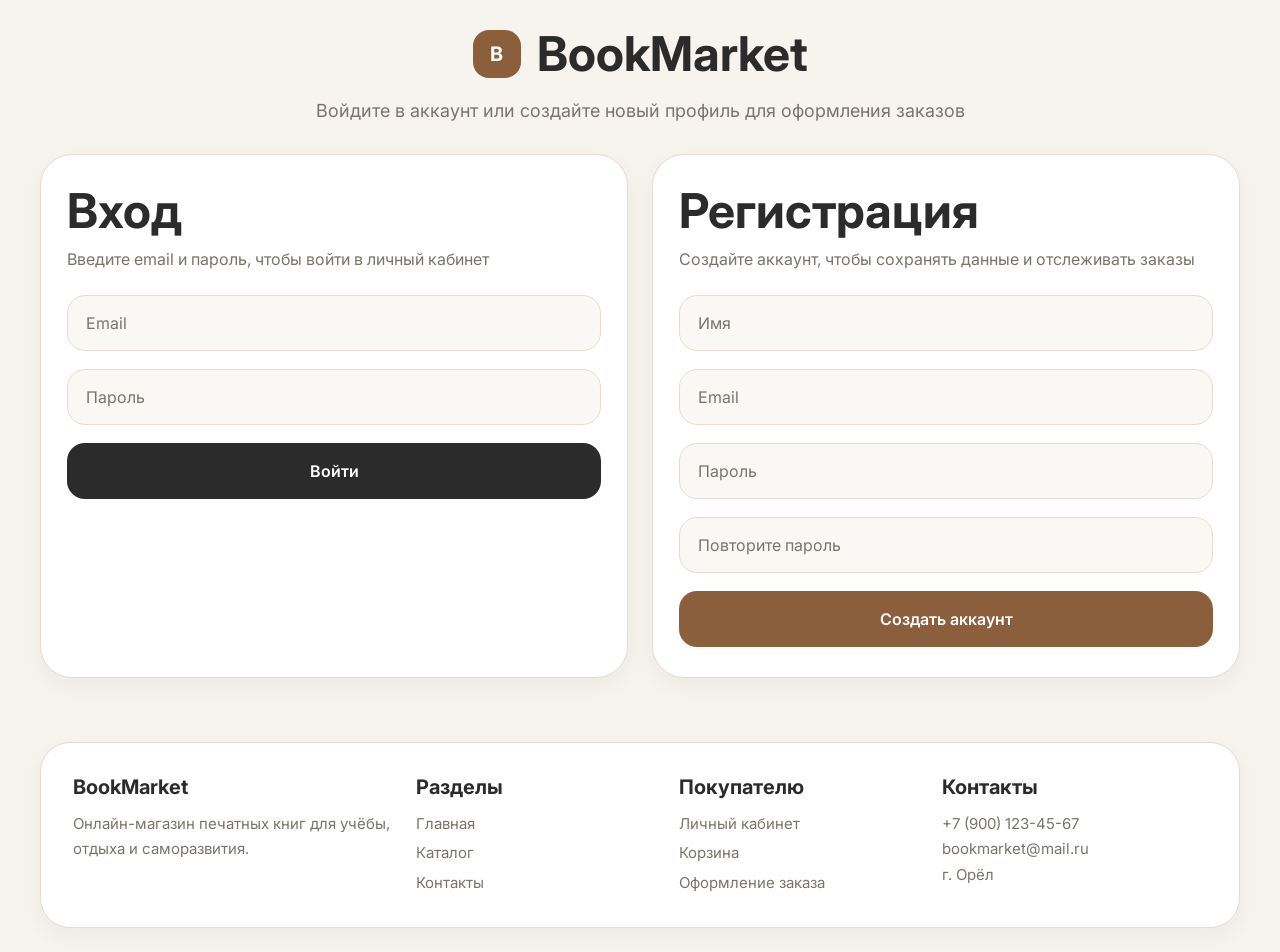
==== commit 55639c99: "Remove unused forgot password link" ====
--- a/account.html
+++ b/account.html
@@ -45,9 +45,6 @@
                             <button class="auth-form__button auth-form__button--dark" type="submit">
                                 Войти
                             </button>
-                            <p class="auth-form__hint">
-                                <a href="contacts.html">Забыли пароль?</a>
-                            </p>
                         </form>
                     </section>
                     <section aria-labelledby="register-title" class="auth-card">
